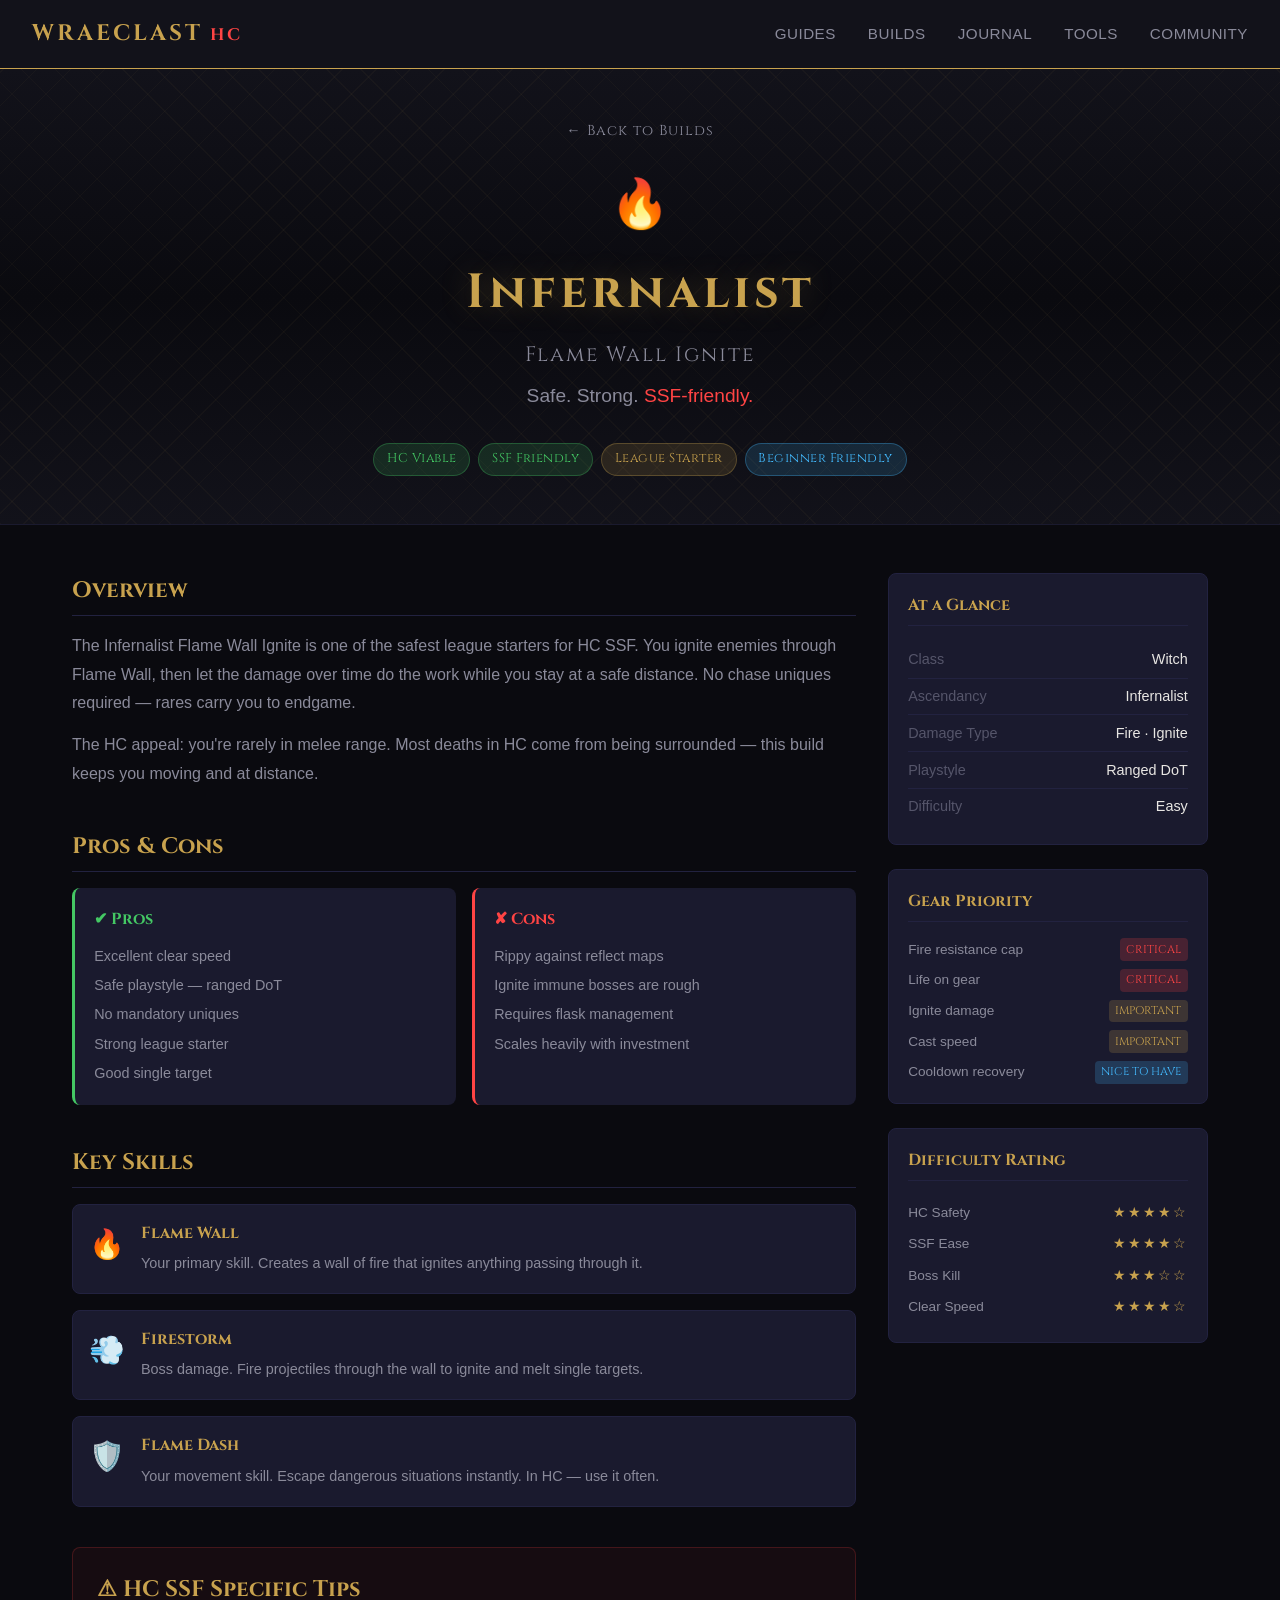
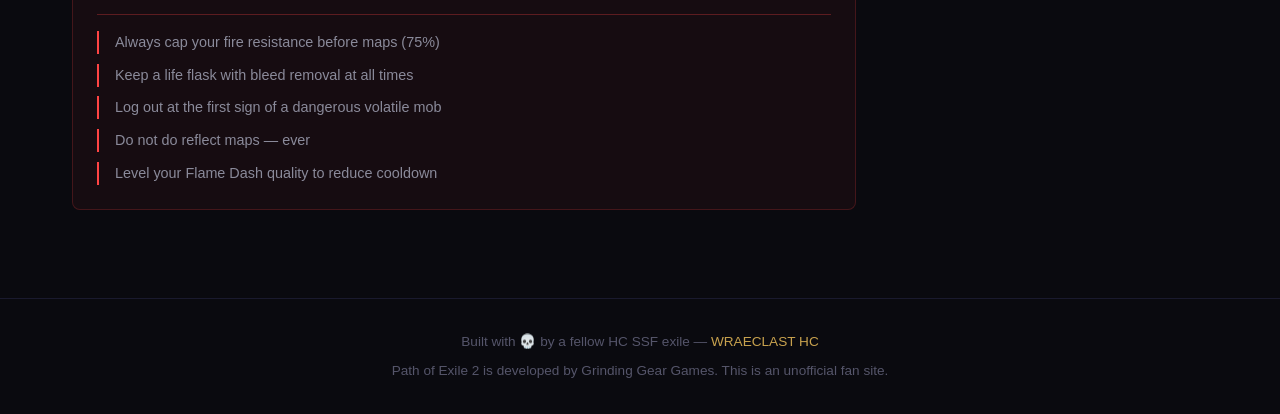
==== builds/infernalist.html @ 8e3cfc74 "Add Infernalist build detail page with sidebar layout" ====
<!DOCTYPE html>
<html lang="en">
<head>
    <meta charset="UTF-8">
    <meta name="viewport" content="width=device-width, initial-scale=1.0">
    <title>Infernalist — Flame Wall Ignite | WRAECLAST HC</title>

    <meta name="description" content="Full HC SSF build guide for the Infernalist Flame Wall Ignite. Skills, passives, gear priorities, and levelling tips.">
    <meta property="og:title" content="Infernalist — Flame Wall Ignite | WRAECLAST HC">
    <meta property="og:description" content="Safe, strong, SSF-friendly. The ultimate HC league starter.">
    <meta property="og:url" content="https://ninotsenov101.github.io/poe2-hc-ssf/builds/infernalist.html">

    <link rel="icon" href="../assets/images/favicon.svg" type="image/svg+xml">

    <!--
    Note the "../" before css/style.css
    This file is inside the builds/ folder, so we need to
    go UP one level (..) to reach the root, then into css/.
    This is called a "relative path".
    -->
    <link rel="preconnect" href="https://fonts.googleapis.com">
    <link rel="preconnect" href="https://fonts.gstatic.com" crossorigin>
    <link rel="stylesheet" href="https://fonts.googleapis.com/css2?family=Cinzel:wght@400;600;700&display=swap">
    <link rel="stylesheet" href="../css/style.css">
    <link rel="stylesheet" href="../css/build-page.css">
</head>

<body>

    <!-- ========== NAVIGATION ========== -->
    <nav>
        <a href="../index.html" class="logo">WRAECLAST<span> HC</span></a>
        <button class="nav-toggle" aria-label="Open navigation menu" aria-expanded="false">
            <span class="hamburger-icon">☰</span>
        </button>
        <ul class="nav-links">
            <li><a href="../index.html#guides">Guides</a></li>
            <li><a href="../index.html#builds">Builds</a></li>
            <li><a href="../index.html#journal">Journal</a></li>
            <li><a href="../index.html#tools">Tools</a></li>
            <li><a href="../index.html#community">Community</a></li>
        </ul>
    </nav>

    <!-- ========== BUILD HERO ========== -->
    <header class="hero build-hero">
        <div class="build-hero-content">
            <a href="../index.html#builds" class="back-link">← Back to Builds</a>
            <div class="card-icon" style="font-size: 3rem;">🔥</div>
            <h1>Infernalist</h1>
            <p class="build-subtitle">Flame Wall Ignite</p>
            <p class="tagline">Safe. Strong. <em>SSF-friendly.</em></p>
            <div class="build-badges">
                <span class="badge badge-green">HC Viable</span>
                <span class="badge badge-green">SSF Friendly</span>
                <span class="badge badge-gold">League Starter</span>
                <span class="badge badge-blue">Beginner Friendly</span>
            </div>
        </div>
    </header>

    <!-- ========== BUILD CONTENT ========== -->
    <main>
        <div class="build-layout">

            <!-- ── LEFT COLUMN: Main content ── -->
            <div class="build-main">

                <!-- Overview -->
                <section class="build-section">
                    <h2>Overview</h2>
                    <p>
                        The Infernalist Flame Wall Ignite is one of the safest league starters
                        for HC SSF. You ignite enemies through Flame Wall, then let the damage
                        over time do the work while you stay at a safe distance.
                        No chase uniques required — rares carry you to endgame.
                    </p>
                    <p>
                        The HC appeal: you're rarely in melee range. Most deaths in HC come
                        from being surrounded — this build keeps you moving and at distance.
                    </p>
                </section>

                <!-- Pros & Cons -->
                <section class="build-section">
                    <h2>Pros & Cons</h2>
                    <div class="pros-cons">
                        <div class="pros">
                            <h3>✔ Pros</h3>
                            <ul>
                                <li>Excellent clear speed</li>
                                <li>Safe playstyle — ranged DoT</li>
                                <li>No mandatory uniques</li>
                                <li>Strong league starter</li>
                                <li>Good single target</li>
                            </ul>
                        </div>
                        <div class="cons">
                            <h3>✘ Cons</h3>
                            <ul>
                                <li>Rippy against reflect maps</li>
                                <li>Ignite immune bosses are rough</li>
                                <li>Requires flask management</li>
                                <li>Scales heavily with investment</li>
                            </ul>
                        </div>
                    </div>
                </section>

                <!-- Key Skills -->
                <section class="build-section">
                    <h2>Key Skills</h2>
                    <div class="skill-list">
                        <div class="skill-item">
                            <div class="skill-icon">🔥</div>
                            <div class="skill-info">
                                <h3>Flame Wall</h3>
                                <p>Your primary skill. Creates a wall of fire that ignites anything passing through it.</p>
                            </div>
                        </div>
                        <div class="skill-item">
                            <div class="skill-icon">💨</div>
                            <div class="skill-info">
                                <h3>Firestorm</h3>
                                <p>Boss damage. Fire projectiles through the wall to ignite and melt single targets.</p>
                            </div>
                        </div>
                        <div class="skill-item">
                            <div class="skill-icon">🛡️</div>
                            <div class="skill-info">
                                <h3>Flame Dash</h3>
                                <p>Your movement skill. Escape dangerous situations instantly. In HC — use it often.</p>
                            </div>
                        </div>
                    </div>
                </section>

                <!-- HC Tips -->
                <section class="build-section hc-warning">
                    <h2>⚠ HC SSF Specific Tips</h2>
                    <ul class="tip-list">
                        <li>Always cap your fire resistance before maps (75%)</li>
                        <li>Keep a life flask with bleed removal at all times</li>
                        <li>Log out at the first sign of a dangerous volatile mob</li>
                        <li>Do not do reflect maps — ever</li>
                        <li>Level your Flame Dash quality to reduce cooldown</li>
                    </ul>
                </section>

            </div>

            <!-- ── RIGHT COLUMN: Quick reference ── -->
            <aside class="build-sidebar">

                <div class="sidebar-card">
                    <h3>At a Glance</h3>
                    <table class="stat-table">
                        <tr><td>Class</td><td>Witch</td></tr>
                        <tr><td>Ascendancy</td><td>Infernalist</td></tr>
                        <tr><td>Damage Type</td><td>Fire · Ignite</td></tr>
                        <tr><td>Playstyle</td><td>Ranged DoT</td></tr>
                        <tr><td>Difficulty</td><td>Easy</td></tr>
                    </table>
                </div>

                <div class="sidebar-card">
                    <h3>Gear Priority</h3>
                    <ol class="gear-list">
                        <li>Fire resistance cap <span class="priority high">Critical</span></li>
                        <li>Life on gear <span class="priority high">Critical</span></li>
                        <li>Ignite damage <span class="priority med">Important</span></li>
                        <li>Cast speed <span class="priority med">Important</span></li>
                        <li>Cooldown recovery <span class="priority low">Nice to have</span></li>
                    </ol>
                </div>

                <div class="sidebar-card">
                    <h3>Difficulty Rating</h3>
                    <div class="rating-row"><span>HC Safety</span><div class="stars">★★★★☆</div></div>
                    <div class="rating-row"><span>SSF Ease</span><div class="stars">★★★★☆</div></div>
                    <div class="rating-row"><span>Boss Kill</span><div class="stars">★★★☆☆</div></div>
                    <div class="rating-row"><span>Clear Speed</span><div class="stars">★★★★☆</div></div>
                </div>

            </aside>

        </div>
    </main>

    <!-- ========== FOOTER ========== -->
    <footer>
        <p>Built with 💀 by a fellow HC SSF exile — <a href="../index.html">WRAECLAST HC</a></p>
        <p style="margin-top: 0.5rem;">Path of Exile 2 is developed by Grinding Gear Games. This is an unofficial fan site.</p>
    </footer>

    <button class="scroll-top" aria-label="Scroll to top">▲</button>

    <script src="../js/main.js" defer></script>

</body>
</html>
---- css/style.css ----
/*
============================================================
STYLE.CSS — All visual design rules live here
============================================================
This file was separated from index.html on purpose.
HTML = what's on the page. CSS = how it looks.
Keeping them apart makes both files easier to read and edit.
============================================================
*/


/* ── 1. CSS VARIABLES (Custom Properties) ───────────────────
   Think of these as "named colors" we can reuse everywhere.
   If you want to change the whole site's look, just edit
   these values — everything updates automatically!
   We define them on :root so they work anywhere on the page.
─────────────────────────────────────────────────────────── */
:root {
    /* Dark, gritty base colors — inspired by Wraeclast */
    --bg-darkest: #0a0a0f;
    --bg-dark: #12121a;
    --bg-card: #1a1a2e;
    --bg-card-hover: #222240;

    /* Accent colors — a mix of PoE2 fire/ice/chaos */
    --accent-primary: #c8a24e;    /* Gold — like currency drops */
    --accent-secondary: #6e44ff;  /* Purple — like unique items */
    --accent-danger: #ff4444;     /* Red — HC death */
    --accent-ice: #44bbff;        /* Blue — cold skills */

    /* Text colors */
    --text-bright: #e8e6e3;
    --text-muted: #8a8a9a;
    --text-dim: #55556a;

    /* Spacing & sizing */
    --radius: 8px;
    --max-width: 1200px;
}


/* ── 2. CSS RESET & BASE STYLES ─────────────────────────────
   Browsers add their own default spacing and fonts.
   A "reset" removes those defaults so our design looks
   consistent across Chrome, Firefox, Safari, etc.

   *           = "select every element on the page"
   box-sizing  = padding doesn't add extra width (cleaner math)
─────────────────────────────────────────────────────────── */
*, *::before, *::after {
    margin: 0;
    padding: 0;
    box-sizing: border-box;
}

body {
    /*
    We list multiple fonts here as a "fallback chain".
    The browser tries them left to right:
      1. Cinzel        — our Google Font (loads from the web)
      2. Palatino      — a similar serif, built into most OSes
      3. serif         — whatever serif font the OS has

    For body text we still want a readable sans-serif.
    Cinzel is used only for headings (see below).
    */
    font-family: 'Segoe UI', Tahoma, Geneva, Verdana, sans-serif;
    background-color: var(--bg-darkest);
    color: var(--text-bright);
    line-height: 1.6;
    min-height: 100vh;
}

/*
We define a reusable class for the fantasy font.
Anywhere we want Cinzel, we either add this class
or reference it directly in the CSS selector.
*/
.font-cinzel,
.logo,
h1, h2, h3,
.stat-number,
.stat-label {
    font-family: 'Cinzel', Palatino, serif;
}


/* ── 3. NAVIGATION BAR ──────────────────────────────────────
   display: flex         = items sit side by side
   justify-content       = logo on left, links on right
   position: sticky      = stays at the top when you scroll
   z-index: 100          = floats above other content
─────────────────────────────────────────────────────────── */
nav {
    display: flex;
    justify-content: space-between;
    align-items: center;
    padding: 1rem 2rem;
    background-color: var(--bg-dark);
    border-bottom: 1px solid var(--accent-primary);
    position: sticky;
    top: 0;
    z-index: 100;
}

.logo {
    font-size: 1.4rem;
    font-weight: 700;
    color: var(--accent-primary);
    text-decoration: none;
    letter-spacing: 3px;      /* Cinzel looks great with wide spacing */
    text-transform: uppercase;
}

.logo span {
    color: var(--accent-danger);
    font-size: 0.75em;
}

.nav-links {
    display: flex;
    list-style: none;  /* Removes bullet points from <ul> */
    gap: 2rem;         /* Space between each link */
}

.nav-links a {
    color: var(--text-muted);
    text-decoration: none;
    font-size: 0.95rem;
    transition: color 0.3s ease;  /* Smooth color change on hover */
    text-transform: uppercase;
    letter-spacing: 0.5px;
}

.nav-links a:hover {
    color: var(--accent-primary);
}

/*
.active is a class we'll add/remove with JavaScript.
When a section is on screen, its nav link gets this class.
When you scroll away, the class is removed.

We use the same gold color as hover, plus a subtle underline
so it's distinct from just hovering.
*/
.nav-links a.active {
    color: var(--accent-primary);
    border-bottom: 2px solid var(--accent-primary);
    padding-bottom: 2px;
}


/* ── 4. HERO SECTION ────────────────────────────────────────
   The "hero" is the big banner at the top of a page.
   It's the first thing visitors see — make it count!
─────────────────────────────────────────────────────────── */
.hero {
    text-align: center;
    padding: 5rem 2rem;
    background: linear-gradient(
        180deg,
        var(--bg-dark) 0%,
        var(--bg-darkest) 50%,
        var(--bg-dark) 100%
    );
    border-bottom: 1px solid var(--bg-card);
    position: relative;  /* Required so ::before positions itself
                            relative to the hero, not the whole page */
    overflow: hidden;    /* Clips the pattern at the hero's edges */
}

/*
::before is a "ghost" layer attached to .hero.
It has no HTML — CSS creates it automatically.
We use it to hold the texture pattern so the
hero's own styles stay clean.

inset: 0 = shorthand for top: 0, right: 0, bottom: 0, left: 0
         = stretch to fill the entire hero

z-index: 0 = sits behind the hero content (which is z-index 1)

Two repeating-linear-gradients layered on top of each other
create the crosshatch — one going 45°, one going -45°.
The colour is gold at 4% opacity — barely visible but present.
That's the sweet spot for texture: felt, not seen.
*/
.hero::before {
    content: '';            /* Required — pseudo-elements need this */
    position: absolute;
    inset: 0;
    background-image:
        repeating-linear-gradient(
            45deg,
            rgba(200, 162, 78, 0.04) 0px,
            rgba(200, 162, 78, 0.04) 1px,
            transparent 1px,
            transparent 24px
        ),
        repeating-linear-gradient(
            -45deg,
            rgba(200, 162, 78, 0.04) 0px,
            rgba(200, 162, 78, 0.04) 1px,
            transparent 1px,
            transparent 24px
        );
    pointer-events: none;  /* The pattern can't accidentally
                              block clicks on buttons/links */
    z-index: 0;
}

/*
Without this, the hero text would sit BEHIND the ::before
pattern layer and disappear. z-index: 1 puts content on top.
*/
.hero > * {
    position: relative;
    z-index: 1;
}

.hero h1 {
    font-size: 3rem;
    color: var(--accent-primary);
    margin-bottom: 0.5rem;
    letter-spacing: 4px;       /* Wide spacing suits the engraved look */
    text-shadow: 0 0 30px rgba(200, 162, 78, 0.3);
}

.hero .tagline {
    font-size: 1.2rem;
    color: var(--text-muted);
    margin-bottom: 2rem;
}

.hero .tagline em {
    color: var(--accent-danger);
    font-style: normal;
}

.hero-stats {
    display: flex;
    justify-content: center;
    gap: 3rem;
    margin-top: 2rem;
}

.stat {
    text-align: center;
}

.stat-number {
    display: block;
    font-size: 2rem;
    font-weight: bold;
    color: var(--accent-primary);
}

.stat-label {
    font-size: 0.85rem;
    color: var(--text-dim);
    text-transform: uppercase;
    letter-spacing: 1px;
}


/* ── 5. CONTENT SECTIONS & CARD GRID ───────────────────────
   Cards are a very common UI pattern — each card is a
   self-contained piece of content.

   display: grid = enables grid layout
   repeat(auto-fit, minmax(300px, 1fr))
     = automatically creates columns at least 300px wide,
       and fills available space — responsive with NO media
       queries needed just for this part!
─────────────────────────────────────────────────────────── */
.section {
    max-width: var(--max-width);
    margin: 0 auto;         /* Centers the section */
    padding: 3rem 2rem;
}

.section-title {
    font-size: 1.8rem;
    color: var(--text-bright);
    margin-bottom: 0.5rem;
    position: relative;
    display: inline-block;
}

.section-title::after {
    content: '';
    display: block;
    width: 60%;
    height: 2px;
    background: var(--accent-primary);
    margin-top: 0.3rem;
}

.section-subtitle {
    color: var(--text-dim);
    margin-bottom: 2rem;
    font-size: 0.95rem;
}

.card-grid {
    display: grid;
    grid-template-columns: repeat(auto-fit, minmax(300px, 1fr));
    gap: 1.5rem;
}

.card {
    background: var(--bg-card);
    border: 1px solid var(--bg-card-hover);
    border-radius: var(--radius);
    padding: 1.5rem;
    transition: all 0.3s ease;
    cursor: pointer;
}

.card:hover {
    background: var(--bg-card-hover);
    transform: translateY(-4px);  /* Lifts a little higher than before */
    box-shadow: 0 4px 20px rgba(200, 162, 78, 0.1);
}

/*
Each card type gets its own glow colour on hover.
We target cards that CONTAIN a specific tag class.
  .card:has(.tag-guide)  = "a card that has a .tag-guide inside it"

:has() is a modern CSS selector — it lets a parent react
to what's inside it. Previously this required JavaScript!

The glow is two box-shadows layered together (comma-separated):
  1. A tight, bright inner glow
  2. A wide, soft outer glow
Together they create a realistic light bloom effect.
*/
.card:has(.tag-guide):hover {
    border-color: var(--accent-secondary);
    box-shadow:
        0 4px 15px rgba(110, 68, 255, 0.2),
        0 0  30px rgba(110, 68, 255, 0.1);
}

.card:has(.tag-build):hover {
    border-color: var(--accent-primary);
    box-shadow:
        0 4px 15px rgba(200, 162, 78, 0.25),
        0 0  30px rgba(200, 162, 78, 0.12);
}

.card:has(.tag-rip):hover {
    border-color: var(--accent-danger);
    box-shadow:
        0 4px 15px rgba(255, 68, 68, 0.2),
        0 0  30px rgba(255, 68, 68, 0.1);
}

.card:has(.tag-tool):hover {
    border-color: var(--accent-ice);
    box-shadow:
        0 4px 15px rgba(68, 187, 255, 0.2),
        0 0  30px rgba(68, 187, 255, 0.1);
}

.card-icon {
    font-size: 2rem;
    margin-bottom: 0.75rem;
}

.card h3 {
    color: var(--accent-primary);
    margin-bottom: 0.5rem;
    font-size: 1.1rem;
}

.card p {
    color: var(--text-muted);
    font-size: 0.9rem;
    line-height: 1.5;
}

.card .tag {
    display: inline-block;
    margin-top: 0.75rem;
    padding: 0.2rem 0.6rem;
    font-size: 0.75rem;
    border-radius: 4px;
    text-transform: uppercase;
    letter-spacing: 0.5px;
}

.tag-guide { background: rgba(110, 68, 255, 0.2); color: var(--accent-secondary); }
.tag-build { background: rgba(200, 162, 78, 0.2); color: var(--accent-primary); }
.tag-tool  { background: rgba(68, 187, 255, 0.2); color: var(--accent-ice); }
.tag-rip   { background: rgba(255, 68, 68, 0.2);  color: var(--accent-danger); }

/*
.card-link wraps a whole card in an <a> tag.
We reset the link's default styles so it doesn't
look like a blue underlined hyperlink.
display: block makes it fill the grid cell fully.
*/
.card-link {
    text-decoration: none;
    color: inherit;
    display: block;
}

/*
"Read build →" hint — hidden by default,
slides in from the left on hover.
*/
.card-arrow {
    display: block;
    margin-top: 0.75rem;
    font-size: 0.85rem;
    color: var(--accent-primary);
    font-family: 'Cinzel', serif;
    opacity: 0;
    transform: translateX(-6px);
    transition: opacity 0.3s ease, transform 0.3s ease;
}

.card-link:hover .card-arrow {
    opacity: 1;
    transform: translateX(0);
}


/* ── 6. FOOTER ──────────────────────────────────────────────
   Sits at the bottom. Centered, muted colors.
─────────────────────────────────────────────────────────── */
footer {
    text-align: center;
    padding: 2rem;
    border-top: 1px solid var(--bg-card);
    color: var(--text-dim);
    font-size: 0.85rem;
}

footer a {
    color: var(--accent-primary);
    text-decoration: none;
}


/* ── 7. SCROLL-TO-TOP BUTTON ────────────────────────────────
   position: fixed = stays glued to the screen corner
   even as you scroll. Coordinates are from the bottom-right.

   opacity: 0 + pointer-events: none = invisible AND
   unclickable by default. JS adds .visible to show it.

   transition animates the opacity so it fades in/out
   smoothly instead of snapping on and off.
─────────────────────────────────────────────────────────── */
.scroll-top {
    position: fixed;
    bottom: 2rem;
    right: 2rem;
    width: 44px;
    height: 44px;
    background: var(--bg-card);
    border: 1px solid var(--accent-primary);
    border-radius: var(--radius);
    color: var(--accent-primary);
    font-size: 1rem;
    font-family: 'Cinzel', serif;
    cursor: pointer;
    opacity: 0;
    pointer-events: none;        /* Can't click it when invisible */
    transition: opacity 0.3s ease, background 0.2s ease, transform 0.2s ease;
    z-index: 200;                /* Floats above everything else */
}

.scroll-top:hover {
    background: var(--bg-card-hover);
    transform: translateY(-2px);
}

/*
When JS adds the .visible class, the button fades in
and becomes clickable.
*/
.scroll-top.visible {
    opacity: 1;
    pointer-events: auto;
}


/* ── 8. HAMBURGER BUTTON ────────────────────────────────────
   The toggle button exists in the HTML at all times,
   but we HIDE it on desktop. It only appears on mobile.
─────────────────────────────────────────────────────────── */
.nav-toggle {
    display: none; /* Hidden on desktop — shown in mobile query below */
    background: none;
    border: 1px solid var(--accent-primary);
    border-radius: var(--radius);
    color: var(--accent-primary);
    font-size: 1.4rem;
    padding: 0.3rem 0.7rem;
    cursor: pointer;
    transition: background 0.2s ease;
    line-height: 1;
}

.nav-toggle:hover {
    background: rgba(200, 162, 78, 0.1);
}


/* ── 8. RESPONSIVE DESIGN ───────────────────────────────────
   @media queries let us change styles based on screen size.
   Everything inside this block ONLY applies when the screen
   is 768px wide or narrower (phones and small tablets).
─────────────────────────────────────────────────────────── */
@media (max-width: 768px) {

    /* Nav stays horizontal: logo on left, ☰ button on right */
    nav {
        flex-wrap: wrap; /* Allows the link list to drop below */
    }

    /* Show the hamburger button on mobile */
    .nav-toggle {
        display: block;
    }

    /*
    Hide the nav links by default on mobile.
    We use max-height instead of display:none because
    CSS transitions can animate max-height (smooth slide),
    but cannot animate display:none (instant snap).
    */
    .nav-links {
        display: flex;
        flex-direction: column;
        gap: 0;
        width: 100%;
        max-height: 0;           /* Collapsed — takes up no space */
        overflow: hidden;
        transition: max-height 0.3s ease;
    }

    .nav-links a {
        padding: 0.75rem 0;
        border-bottom: 1px solid var(--bg-card);
        display: block;
    }

    /*
    When the <nav> has the class "nav-open" (added by JS),
    expand the link list by setting a large max-height.
    The browser animates between 0 and this value — smooth!
    */
    nav.nav-open .nav-links {
        max-height: 400px;       /* Tall enough to show all links */
    }

    /* Shrink the hero title on small screens */
    .hero h1 {
        font-size: 2rem;
        letter-spacing: 2px;
    }

    .hero-stats {
        flex-direction: column;
        gap: 1.5rem;
    }

    .card-grid {
        grid-template-columns: 1fr;
    }
}
---- css/build-page.css ----
/*
============================================================
BUILD-PAGE.CSS — Styles specific to build detail pages
============================================================
We keep these separate from style.css because they only
apply to build pages, not the home page. Loading only
what you need is good practice.
============================================================
*/


/* ── BACK LINK ──────────────────────────────────────────────── */
.back-link {
    display: inline-block;
    color: var(--text-muted);
    text-decoration: none;
    font-size: 0.9rem;
    margin-bottom: 1.5rem;
    transition: color 0.2s ease;
    font-family: 'Cinzel', serif;
    letter-spacing: 1px;
}

.back-link:hover {
    color: var(--accent-primary);
}


/* ── BUILD HERO ─────────────────────────────────────────────── */
.build-hero {
    padding: 3rem 2rem;
}

.build-hero-content {
    max-width: 700px;
    margin: 0 auto;
}

.build-subtitle {
    font-family: 'Cinzel', serif;
    font-size: 1.3rem;
    color: var(--text-muted);
    margin-bottom: 0.5rem;
    letter-spacing: 2px;
}

/* Badges row — coloured pills showing build properties */
.build-badges {
    display: flex;
    flex-wrap: wrap;
    justify-content: center;
    gap: 0.5rem;
    margin-top: 1.5rem;
}

.badge {
    padding: 0.3rem 0.8rem;
    border-radius: 20px;
    font-size: 0.8rem;
    font-family: 'Cinzel', serif;
    letter-spacing: 0.5px;
    border: 1px solid transparent;
}

.badge-green { background: rgba(68, 200, 100, 0.15); color: #44c864; border-color: rgba(68, 200, 100, 0.3); }
.badge-gold  { background: rgba(200, 162, 78, 0.15); color: var(--accent-primary); border-color: rgba(200, 162, 78, 0.3); }
.badge-blue  { background: rgba(68, 187, 255, 0.15); color: var(--accent-ice); border-color: rgba(68, 187, 255, 0.3); }


/* ── PAGE LAYOUT ────────────────────────────────────────────── */
/*
Two-column layout: main content on the left,
quick-reference sidebar on the right.

On mobile (see bottom) it stacks into one column.
*/
.build-layout {
    display: grid;
    grid-template-columns: 1fr 320px;
    gap: 2rem;
    max-width: var(--max-width);
    margin: 0 auto;
    padding: 3rem 2rem;
    align-items: start;
}


/* ── BUILD SECTIONS (left column) ───────────────────────────── */
.build-section {
    margin-bottom: 2.5rem;
}

.build-section h2 {
    font-size: 1.4rem;
    color: var(--accent-primary);
    margin-bottom: 1rem;
    padding-bottom: 0.4rem;
    border-bottom: 1px solid var(--bg-card-hover);
}

.build-section p {
    color: var(--text-muted);
    line-height: 1.8;
    margin-bottom: 0.8rem;
}


/* ── PROS & CONS ────────────────────────────────────────────── */
.pros-cons {
    display: grid;
    grid-template-columns: 1fr 1fr;
    gap: 1rem;
}

.pros, .cons {
    background: var(--bg-card);
    border-radius: var(--radius);
    padding: 1.2rem;
}

.pros { border-left: 3px solid #44c864; }
.cons { border-left: 3px solid var(--accent-danger); }

.pros h3 { color: #44c864; margin-bottom: 0.75rem; font-size: 1rem; }
.cons h3 { color: var(--accent-danger); margin-bottom: 0.75rem; font-size: 1rem; }

.pros ul, .cons ul {
    list-style: none;
    display: flex;
    flex-direction: column;
    gap: 0.4rem;
}

.pros ul li, .cons ul li {
    color: var(--text-muted);
    font-size: 0.9rem;
}


/* ── SKILL LIST ─────────────────────────────────────────────── */
.skill-list {
    display: flex;
    flex-direction: column;
    gap: 1rem;
}

.skill-item {
    display: flex;
    gap: 1rem;
    align-items: flex-start;
    background: var(--bg-card);
    border-radius: var(--radius);
    padding: 1rem;
    border: 1px solid var(--bg-card-hover);
}

.skill-icon { font-size: 1.8rem; flex-shrink: 0; }

.skill-info h3 {
    color: var(--accent-primary);
    margin-bottom: 0.3rem;
    font-size: 1rem;
}

.skill-info p {
    color: var(--text-muted);
    font-size: 0.9rem;
    margin: 0;
}


/* ── HC WARNING BOX ─────────────────────────────────────────── */
.hc-warning {
    background: rgba(255, 68, 68, 0.05);
    border: 1px solid rgba(255, 68, 68, 0.2);
    border-radius: var(--radius);
    padding: 1.5rem;
}

.hc-warning h2 { border-color: rgba(255, 68, 68, 0.3); }

.tip-list {
    list-style: none;
    display: flex;
    flex-direction: column;
    gap: 0.6rem;
}

.tip-list li {
    color: var(--text-muted);
    font-size: 0.9rem;
    padding-left: 1rem;
    border-left: 2px solid var(--accent-danger);
}


/* ── SIDEBAR ────────────────────────────────────────────────── */
/*
position: sticky keeps the sidebar visible as you scroll
the main content. It stays in view until you reach the
bottom of the layout.
*/
.build-sidebar {
    display: flex;
    flex-direction: column;
    gap: 1.5rem;
    position: sticky;
    top: 80px;  /* 80px = height of the nav bar */
}

.sidebar-card {
    background: var(--bg-card);
    border: 1px solid var(--bg-card-hover);
    border-radius: var(--radius);
    padding: 1.2rem;
}

.sidebar-card h3 {
    color: var(--accent-primary);
    margin-bottom: 1rem;
    font-size: 1rem;
    padding-bottom: 0.4rem;
    border-bottom: 1px solid var(--bg-card-hover);
}

/* Stat table in the "At a Glance" sidebar card */
.stat-table {
    width: 100%;
    border-collapse: collapse;
    font-size: 0.9rem;
}

.stat-table td {
    padding: 0.4rem 0;
    border-bottom: 1px solid var(--bg-card-hover);
}

.stat-table td:first-child { color: var(--text-dim); }
.stat-table td:last-child  { color: var(--text-bright); text-align: right; }
.stat-table tr:last-child td { border-bottom: none; }

/* Gear priority list */
.gear-list {
    list-style: none;
    display: flex;
    flex-direction: column;
    gap: 0.5rem;
}

.gear-list li {
    display: flex;
    justify-content: space-between;
    align-items: center;
    color: var(--text-muted);
    font-size: 0.85rem;
}

.priority {
    font-size: 0.7rem;
    padding: 0.15rem 0.4rem;
    border-radius: 4px;
    text-transform: uppercase;
    font-family: 'Cinzel', serif;
}

.priority.high { background: rgba(255, 68, 68, 0.2); color: var(--accent-danger); }
.priority.med  { background: rgba(200, 162, 78, 0.2); color: var(--accent-primary); }
.priority.low  { background: rgba(68, 187, 255, 0.2); color: var(--accent-ice); }

/* Star ratings */
.rating-row {
    display: flex;
    justify-content: space-between;
    align-items: center;
    padding: 0.3rem 0;
    font-size: 0.85rem;
    color: var(--text-muted);
}

.stars { color: var(--accent-primary); letter-spacing: 2px; }


/* ── MOBILE ─────────────────────────────────────────────────── */
@media (max-width: 768px) {
    .build-layout {
        grid-template-columns: 1fr;  /* Stack into one column */
    }

    .build-sidebar {
        position: static;  /* Remove sticky on mobile */
    }

    .pros-cons {
        grid-template-columns: 1fr;  /* Stack pros/cons too */
    }
}
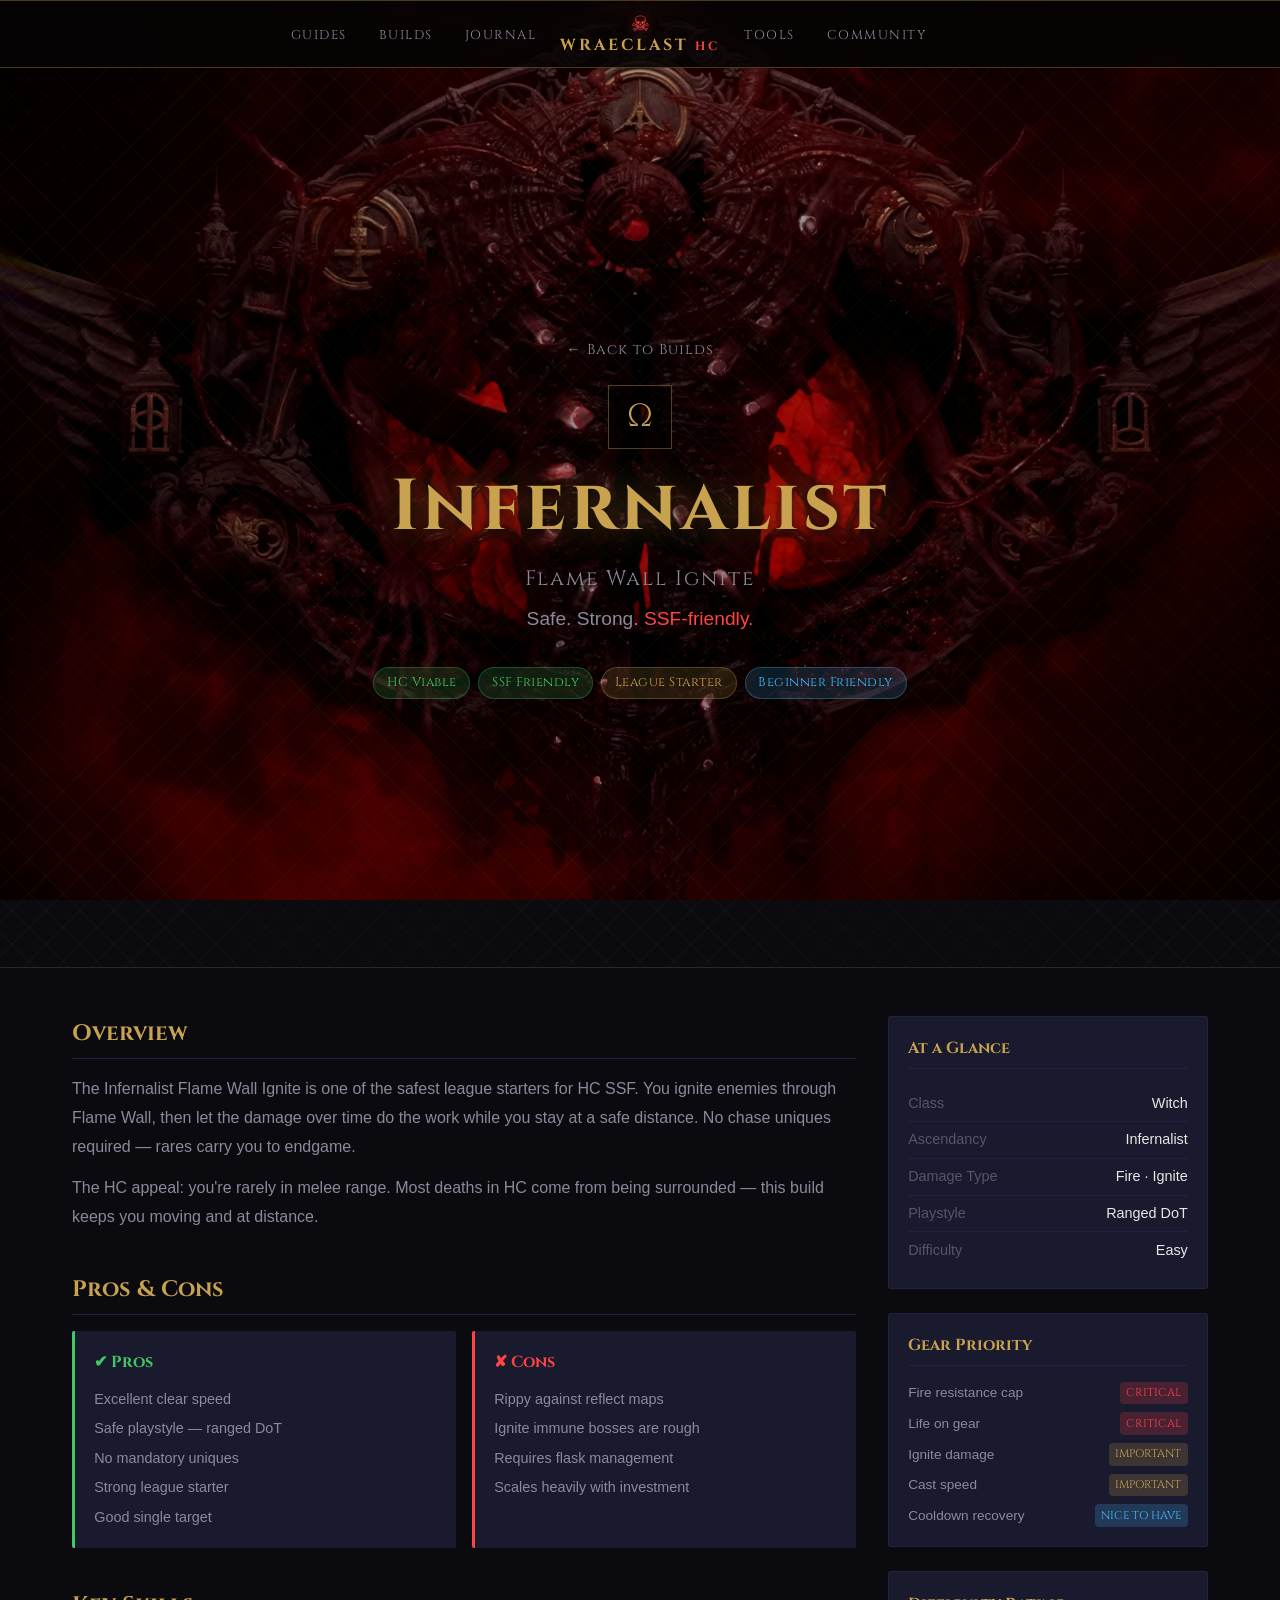
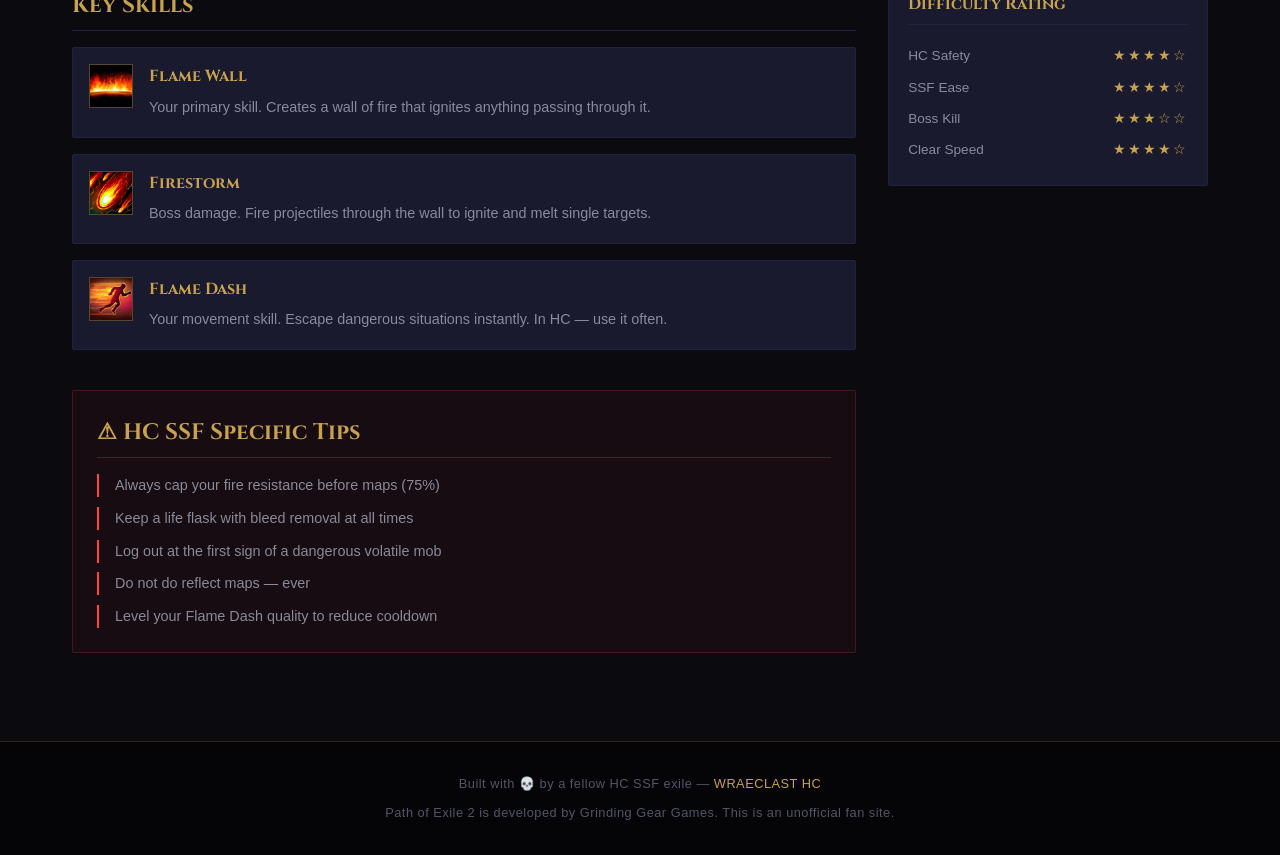
==== commit d29c8ef7: "Add Blood Mage build, real skill icons, and GGG-style visual overhaul - Add builds/bloodmage.html — " ====
--- a/builds/infernalist.html
+++ b/builds/infernalist.html
@@ -29,14 +29,22 @@
 
     <!-- ========== NAVIGATION ========== -->
     <nav>
-        <a href="../index.html" class="logo">WRAECLAST<span> HC</span></a>
         <button class="nav-toggle" aria-label="Open navigation menu" aria-expanded="false">
             <span class="hamburger-icon">☰</span>
         </button>
-        <ul class="nav-links">
+
+        <ul class="nav-links nav-left">
             <li><a href="../index.html#guides">Guides</a></li>
             <li><a href="../index.html#builds">Builds</a></li>
             <li><a href="../index.html#journal">Journal</a></li>
+        </ul>
+
+        <a href="../index.html" class="logo">
+            <span class="logo-skull">☠</span>
+            <span class="logo-text">WRAECLAST<em> HC</em></span>
+        </a>
+
+        <ul class="nav-links nav-right">
             <li><a href="../index.html#tools">Tools</a></li>
             <li><a href="../index.html#community">Community</a></li>
         </ul>
@@ -46,7 +54,7 @@
     <header class="hero build-hero">
         <div class="build-hero-content">
             <a href="../index.html#builds" class="back-link">← Back to Builds</a>
-            <div class="card-icon" style="font-size: 3rem;">🔥</div>
+            <div class="card-icon" style="width: 64px; height: 64px; font-size: 2rem; margin: 0 auto 1rem;">Ω</div>
             <h1>Infernalist</h1>
             <p class="build-subtitle">Flame Wall Ignite</p>
             <p class="tagline">Safe. Strong. <em>SSF-friendly.</em></p>
@@ -112,21 +120,21 @@
                     <h2>Key Skills</h2>
                     <div class="skill-list">
                         <div class="skill-item">
-                            <div class="skill-icon">🔥</div>
+                            <div class="skill-icon"><img src="../assets/images/skills/Flame_Wall.png" alt="Flame Wall"></div>
                             <div class="skill-info">
                                 <h3>Flame Wall</h3>
                                 <p>Your primary skill. Creates a wall of fire that ignites anything passing through it.</p>
                             </div>
                         </div>
                         <div class="skill-item">
-                            <div class="skill-icon">💨</div>
+                            <div class="skill-icon"><img src="../assets/images/skills/Firestorm.png" alt="Firestorm"></div>
                             <div class="skill-info">
                                 <h3>Firestorm</h3>
                                 <p>Boss damage. Fire projectiles through the wall to ignite and melt single targets.</p>
                             </div>
                         </div>
                         <div class="skill-item">
-                            <div class="skill-icon">🛡️</div>
+                            <div class="skill-icon"><img src="../assets/images/skills/Flame_Dash.png" alt="Flame Dash"></div>
                             <div class="skill-info">
                                 <h3>Flame Dash</h3>
                                 <p>Your movement skill. Escape dangerous situations instantly. In HC — use it often.</p>
--- a/css/style.css
+++ b/css/style.css
@@ -34,7 +34,7 @@
     --text-dim: #55556a;
 
     /* Spacing & sizing */
-    --radius: 8px;
+    --radius: 2px;       /* GGG uses sharp, angular corners — not rounded */
     --max-width: 1200px;
 }
 
@@ -65,11 +65,33 @@
     Cinzel is used only for headings (see below).
     */
     font-family: 'Segoe UI', Tahoma, Geneva, Verdana, sans-serif;
-    background-color: var(--bg-darkest);
     color: var(--text-bright);
     line-height: 1.6;
     min-height: 100vh;
-}
+
+    background-color: var(--bg-darkest); /* fallback if image hasn't loaded */
+}
+
+/*
+position: fixed on ::before means it covers exactly the viewport —
+not the full page height. So background-size: cover scales to the
+screen size, not the page size. Sharp image, no zoom-out problem.
+z-index: -1 puts it behind everything else on the page.
+*/
+html::before {
+    content: '';
+    position: fixed;
+    inset: 0;
+    background-image:
+        linear-gradient(rgba(10, 10, 15, 0.45), rgba(10, 10, 15, 0.45)),
+        url('../assets/images/hero-bg.jpg');
+    background-size: auto;
+    background-position: center center;
+    background-repeat: no-repeat;
+    filter: contrast(1.15) brightness(1.05);
+    z-index: -1;
+}
+
 
 /*
 We define a reusable class for the fantasy font.
@@ -86,67 +108,89 @@
 
 
 /* ── 3. NAVIGATION BAR ──────────────────────────────────────
-   display: flex         = items sit side by side
-   justify-content       = logo on left, links on right
-   position: sticky      = stays at the top when you scroll
-   z-index: 100          = floats above other content
+   display: grid with 3 columns:
+     nav-left  (1fr) = takes equal share of available space
+     .logo     (auto) = sized to its content, always centered
+     nav-right (1fr) = takes equal share of available space
+   This keeps the logo perfectly centered no matter how many
+   links are on each side.
 ─────────────────────────────────────────────────────────── */
 nav {
-    display: flex;
-    justify-content: space-between;
+    display: grid;
+    grid-template-columns: 1fr auto 1fr;
     align-items: center;
-    padding: 1rem 2rem;
-    background-color: var(--bg-dark);
-    border-bottom: 1px solid var(--accent-primary);
+    padding: 0 2rem;
+    min-height: 68px;
+    background: rgba(6, 4, 4, 0.88);
+    backdrop-filter: blur(14px);
+    -webkit-backdrop-filter: blur(14px);
+    border-top: 1px solid rgba(200, 162, 78, 0.35);
+    border-bottom: 1px solid rgba(200, 162, 78, 0.35);
     position: sticky;
     top: 0;
     z-index: 100;
 }
 
+/* The centered logo — skull above, text below */
 .logo {
-    font-size: 1.4rem;
+    display: flex;
+    flex-direction: column;
+    align-items: center;
+    text-decoration: none;
+    padding: 0.4rem 1.5rem;
+    line-height: 1;
+}
+
+.logo-skull {
+    font-size: 1.3rem;
+    color: var(--accent-danger);
+    display: block;
+    margin-bottom: 0.1rem;
+    filter: drop-shadow(0 0 6px rgba(255, 68, 68, 0.6));
+}
+
+.logo-text {
+    font-family: 'Cinzel', serif;
+    font-size: 1rem;
     font-weight: 700;
     color: var(--accent-primary);
-    text-decoration: none;
-    letter-spacing: 3px;      /* Cinzel looks great with wide spacing */
+    letter-spacing: 3px;
     text-transform: uppercase;
 }
 
-.logo span {
+.logo-text em {
     color: var(--accent-danger);
+    font-style: normal;
     font-size: 0.75em;
 }
 
+/* Left links: flex from the right edge toward center */
 .nav-links {
     display: flex;
-    list-style: none;  /* Removes bullet points from <ul> */
-    gap: 2rem;         /* Space between each link */
-}
+    list-style: none;
+    gap: 2rem;
+    align-items: center;
+}
+
+.nav-left  { justify-content: flex-end; }
+.nav-right { justify-content: flex-start; }
 
 .nav-links a {
     color: var(--text-muted);
     text-decoration: none;
-    font-size: 0.95rem;
-    transition: color 0.3s ease;  /* Smooth color change on hover */
+    font-family: 'Cinzel', serif;
+    font-size: 0.8rem;
+    letter-spacing: 1.5px;
     text-transform: uppercase;
-    letter-spacing: 0.5px;
-}
-
-.nav-links a:hover {
-    color: var(--accent-primary);
-}
-
-/*
-.active is a class we'll add/remove with JavaScript.
-When a section is on screen, its nav link gets this class.
-When you scroll away, the class is removed.
-
-We use the same gold color as hover, plus a subtle underline
-so it's distinct from just hovering.
-*/
+    transition: color 0.25s ease;
+    white-space: nowrap;
+}
+
+.nav-links a:hover { color: var(--accent-primary); }
+
 .nav-links a.active {
     color: var(--accent-primary);
-    border-bottom: 2px solid var(--accent-primary);
+    border-bottom: 1px solid var(--accent-primary);
     padding-bottom: 2px;
 }
 
@@ -157,17 +201,98 @@
 ─────────────────────────────────────────────────────────── */
 .hero {
     text-align: center;
-    padding: 5rem 2rem;
+    min-height: 100vh;          /* fills the full screen height */
+    display: flex;
+    flex-direction: column;
+    align-items: center;
+    justify-content: center;    /* content sits in the true middle */
+    padding: 6rem 2rem 4rem;
+    background: transparent;
+    border-bottom: 1px solid rgba(200, 162, 78, 0.2);
+    position: relative;
+    overflow: hidden;
+}
+
+.hero-eyebrow {
+    font-family: 'Cinzel', serif;
+    font-size: 0.8rem;
+    letter-spacing: 5px;
+    text-transform: uppercase;
+    color: var(--accent-primary);
+    opacity: 0.7;
+    margin-bottom: 1.2rem;
+}
+
+.hero-sub {
+    display: block;
+    font-size: 0.55em;
+    letter-spacing: 6px;
+    color: var(--text-muted);
+    margin-top: 0.4rem;
+}
+
+/* Two CTA buttons side by side */
+.hero-actions {
+    display: flex;
+    gap: 1rem;
+    justify-content: center;
+    flex-wrap: wrap;
+    margin: 2rem 0;
+}
+
+/*
+GGG-style buttons:
+  - No border-radius — square corners
+  - Primary uses a warm gold gradient fill, not just a tint
+  - Secondary is outlined, no fill
+  - Hover adds a glow, no bouncy translateY — feels weightier
+*/
+.hero-btn {
+    font-family: 'Cinzel', serif;
+    font-size: 0.85rem;
+    letter-spacing: 3px;
+    text-transform: uppercase;
+    text-decoration: none;
+    padding: 0.9rem 2.4rem;
+    border-radius: 0;               /* sharp corners */
+    transition: all 0.2s ease;
+    display: inline-block;
+}
+
+.hero-btn-primary {
     background: linear-gradient(
-        180deg,
-        var(--bg-dark) 0%,
-        var(--bg-darkest) 50%,
-        var(--bg-dark) 100%
+        to bottom,
+        rgba(200, 162, 78, 0.35),
+        rgba(160, 120, 30, 0.35)
     );
-    border-bottom: 1px solid var(--bg-card);
-    position: relative;  /* Required so ::before positions itself
-                            relative to the hero, not the whole page */
-    overflow: hidden;    /* Clips the pattern at the hero's edges */
+    border: 1px solid var(--accent-primary);
+    color: var(--accent-primary);
+    box-shadow: inset 0 1px 0 rgba(255, 220, 120, 0.15);
+}
+
+.hero-btn-primary:hover {
+    background: linear-gradient(
+        to bottom,
+        rgba(200, 162, 78, 0.5),
+        rgba(160, 120, 30, 0.5)
+    );
+    box-shadow:
+        inset 0 1px 0 rgba(255, 220, 120, 0.2),
+        0 0 20px rgba(200, 162, 78, 0.3);
+    color: #f0d070;
+}
+
+.hero-btn-secondary {
+    background: rgba(8, 6, 10, 0.7);
+    border: 1px solid rgba(255, 68, 68, 0.5);
+    color: rgba(255, 68, 68, 0.85);
+}
+
+.hero-btn-secondary:hover {
+    border-color: var(--accent-danger);
+    color: var(--accent-danger);
+    box-shadow: 0 0 16px rgba(255, 68, 68, 0.2);
+    background: rgba(20, 6, 6, 0.8);
 }
 
 /*
@@ -220,11 +345,14 @@
 }
 
 .hero h1 {
-    font-size: 3rem;
-    color: var(--accent-primary);
-    margin-bottom: 0.5rem;
-    letter-spacing: 4px;       /* Wide spacing suits the engraved look */
-    text-shadow: 0 0 30px rgba(200, 162, 78, 0.3);
+    font-size: clamp(2.2rem, 6vw, 4.5rem);
+    color: var(--accent-primary);
+    margin-bottom: 0.75rem;
+    letter-spacing: 4px;
+    line-height: 1.2;
+    text-shadow:
+        0 0 40px rgba(200, 162, 78, 0.4),
+        0 2px 8px rgba(0, 0, 0, 0.8);
 }
 
 .hero .tagline {
@@ -238,29 +366,44 @@
     font-style: normal;
 }
 
+/*
+Stats row: each stat block gets a thin gold left border —
+like currency/item tooltips in PoE. Dividers between them
+use a pseudo-element vertical line.
+*/
 .hero-stats {
     display: flex;
     justify-content: center;
-    gap: 3rem;
-    margin-top: 2rem;
+    gap: 0;
+    margin-top: 2.5rem;
+    border: 1px solid rgba(200, 162, 78, 0.2);
 }
 
 .stat {
     text-align: center;
+    padding: 1rem 2.5rem;
+    border-right: 1px solid rgba(200, 162, 78, 0.2);
+}
+
+.stat:last-child {
+    border-right: none;
 }
 
 .stat-number {
     display: block;
-    font-size: 2rem;
-    font-weight: bold;
-    color: var(--accent-primary);
+    font-size: 1.8rem;
+    font-weight: 700;
+    color: var(--accent-primary);
+    text-shadow: 0 0 20px rgba(200, 162, 78, 0.4);
 }
 
 .stat-label {
-    font-size: 0.85rem;
+    font-size: 0.7rem;
     color: var(--text-dim);
     text-transform: uppercase;
-    letter-spacing: 1px;
+    letter-spacing: 2px;
+    margin-top: 0.2rem;
+    display: block;
 }
 
 
@@ -280,27 +423,39 @@
     padding: 3rem 2rem;
 }
 
+/*
+GGG-style section header: title in gold, full-width ornate
+separator line underneath. The gradient fades to transparent
+on the right, giving it a dramatic "sword slash" look.
+*/
 .section-title {
-    font-size: 1.8rem;
-    color: var(--text-bright);
-    margin-bottom: 0.5rem;
+    font-size: 1.6rem;
+    color: var(--accent-primary);
+    margin-bottom: 1.5rem;
+    letter-spacing: 4px;
+    text-transform: uppercase;
+    display: block;
+    padding-bottom: 0.85rem;
+    border-bottom: 1px solid rgba(200, 162, 78, 0.35);
     position: relative;
-    display: inline-block;
-}
-
+}
+
+/* Short thick gold bar — like a GGG accent mark */
 .section-title::after {
     content: '';
-    display: block;
-    width: 60%;
+    position: absolute;
+    bottom: -1px;
+    left: 0;
+    width: 60px;
     height: 2px;
     background: var(--accent-primary);
-    margin-top: 0.3rem;
 }
 
 .section-subtitle {
     color: var(--text-dim);
     margin-bottom: 2rem;
-    font-size: 0.95rem;
+    font-size: 0.9rem;
+    letter-spacing: 1px;
 }
 
 .card-grid {
@@ -309,19 +464,63 @@
     gap: 1.5rem;
 }
 
+/*
+GGG panel style:
+  - Very dark, nearly opaque interior — like a stone panel
+  - Visible gold border instead of the nearly-invisible white one
+  - Sharp corners (--radius: 2px)
+  - Corner marks via ::before — small L-shapes in each corner,
+    a common motif in PoE UI panels
+  - No blur — GGG panels feel solid, not glassy
+*/
 .card {
-    background: var(--bg-card);
-    border: 1px solid var(--bg-card-hover);
+    background: rgba(6, 5, 10, 0.85);
+    border: 1px solid rgba(200, 162, 78, 0.3);
     border-radius: var(--radius);
-    padding: 1.5rem;
+    padding: 1.75rem 1.5rem;
     transition: all 0.3s ease;
     cursor: pointer;
+    position: relative;
+}
+
+/*
+Corner accent marks — the small L-shaped gold corners you see
+on PoE panels and tooltips. We draw them by giving ::before
+a border on only two sides, then position it in the top-left.
+We reuse the same trick with ::after for the bottom-right.
+*/
+.card::before,
+.card::after {
+    content: '';
+    position: absolute;
+    width: 10px;
+    height: 10px;
+    border-color: rgba(200, 162, 78, 0.6);
+    border-style: solid;
+    pointer-events: none;
+    transition: border-color 0.3s ease;
+}
+
+.card::before {
+    top: 4px; left: 4px;
+    border-width: 1px 0 0 1px; /* top + left edges only */
+}
+
+.card::after {
+    bottom: 4px; right: 4px;
+    border-width: 0 1px 1px 0; /* bottom + right edges only */
 }
 
 .card:hover {
-    background: var(--bg-card-hover);
-    transform: translateY(-4px);  /* Lifts a little higher than before */
+    background: rgba(12, 10, 20, 0.92);
+    transform: translateY(-4px);
     box-shadow: 0 4px 20px rgba(200, 162, 78, 0.1);
+    border-color: rgba(200, 162, 78, 0.55);
+}
+
+.card:hover::before,
+.card:hover::after {
+    border-color: rgba(200, 162, 78, 0.9);
 }
 
 /*
@@ -338,64 +537,151 @@
 Together they create a realistic light bloom effect.
 */
 .card:has(.tag-guide):hover {
-    border-color: var(--accent-secondary);
-    box-shadow:
-        0 4px 15px rgba(110, 68, 255, 0.2),
-        0 0  30px rgba(110, 68, 255, 0.1);
+    border-color: rgba(110, 68, 255, 0.6);
+    box-shadow: 0 4px 20px rgba(110, 68, 255, 0.15);
+}
+.card:has(.tag-guide):hover::before,
+.card:has(.tag-guide):hover::after {
+    border-color: rgba(110, 68, 255, 0.8);
 }
 
 .card:has(.tag-build):hover {
-    border-color: var(--accent-primary);
-    box-shadow:
-        0 4px 15px rgba(200, 162, 78, 0.25),
-        0 0  30px rgba(200, 162, 78, 0.12);
+    border-color: rgba(200, 162, 78, 0.6);
+    box-shadow: 0 4px 20px rgba(200, 162, 78, 0.18);
+}
+.card:has(.tag-build):hover::before,
+.card:has(.tag-build):hover::after {
+    border-color: rgba(200, 162, 78, 0.95);
 }
 
 .card:has(.tag-rip):hover {
-    border-color: var(--accent-danger);
-    box-shadow:
-        0 4px 15px rgba(255, 68, 68, 0.2),
-        0 0  30px rgba(255, 68, 68, 0.1);
+    border-color: rgba(255, 68, 68, 0.6);
+    box-shadow: 0 4px 20px rgba(255, 68, 68, 0.15);
+}
+.card:has(.tag-rip):hover::before,
+.card:has(.tag-rip):hover::after {
+    border-color: rgba(255, 68, 68, 0.8);
 }
 
 .card:has(.tag-tool):hover {
-    border-color: var(--accent-ice);
-    box-shadow:
-        0 4px 15px rgba(68, 187, 255, 0.2),
-        0 0  30px rgba(68, 187, 255, 0.1);
-}
-
+    border-color: rgba(68, 187, 255, 0.6);
+    box-shadow: 0 4px 20px rgba(68, 187, 255, 0.15);
+}
+.card:has(.tag-tool):hover::before,
+.card:has(.tag-tool):hover::after {
+    border-color: rgba(68, 187, 255, 0.8);
+}
+
+/*
+GEM SOCKET ICONS
+─────────────────────────────────────────────────────────
+Instead of big casual emoji, each icon is now a small square
+"gem socket" — like the skill gem slots in the PoE UI.
+
+How it works:
+  - Fixed width/height square, always the same size
+  - Dark background + colored border = the socket frame
+  - Unicode symbol inside (Σ, ✦, ✠ etc.) in Cinzel font
+  - Color changes per card type using :has() below
+─────────────────────────────────────────────────────────
+*/
 .card-icon {
-    font-size: 2rem;
-    margin-bottom: 0.75rem;
+    width: 44px;
+    height: 44px;
+    display: flex;
+    align-items: center;
+    justify-content: center;
+    border: 1px solid rgba(200, 162, 78, 0.4);
+    background: rgba(0, 0, 0, 0.55);
+    font-size: 1.15rem;
+    margin-bottom: 1rem;
+    font-family: 'Cinzel', serif;
+    font-style: normal;
+    color: var(--accent-primary);
+    line-height: 1;
+    transition: box-shadow 0.3s ease, border-color 0.3s ease;
+    flex-shrink: 0;
+}
+
+/* Each card type colors its socket differently */
+.card:has(.tag-guide) .card-icon {
+    border-color: rgba(110, 68, 255, 0.5);
+    color: var(--accent-secondary);
+}
+
+.card:has(.tag-build) .card-icon {
+    border-color: rgba(200, 162, 78, 0.5);
+    color: var(--accent-primary);
+}
+
+.card:has(.tag-rip) .card-icon {
+    border-color: rgba(255, 68, 68, 0.5);
+    color: var(--accent-danger);
+}
+
+.card:has(.tag-tool) .card-icon {
+    border-color: rgba(68, 187, 255, 0.5);
+    color: var(--accent-ice);
+}
+
+/* On hover, the socket glows to match the card border */
+.card:has(.tag-guide):hover .card-icon {
+    border-color: rgba(110, 68, 255, 0.8);
+    box-shadow: 0 0 10px rgba(110, 68, 255, 0.3);
+}
+
+.card:has(.tag-build):hover .card-icon {
+    border-color: rgba(200, 162, 78, 0.9);
+    box-shadow: 0 0 10px rgba(200, 162, 78, 0.3);
+}
+
+.card:has(.tag-rip):hover .card-icon {
+    border-color: rgba(255, 68, 68, 0.8);
+    box-shadow: 0 0 10px rgba(255, 68, 68, 0.3);
+}
+
+.card:has(.tag-tool):hover .card-icon {
+    border-color: rgba(68, 187, 255, 0.8);
+    box-shadow: 0 0 10px rgba(68, 187, 255, 0.3);
 }
 
 .card h3 {
     color: var(--accent-primary);
-    margin-bottom: 0.5rem;
-    font-size: 1.1rem;
+    margin-bottom: 0.6rem;
+    font-size: 1rem;
+    letter-spacing: 2px;
+    text-transform: uppercase;
+    border-bottom: 1px solid rgba(200, 162, 78, 0.2);
+    padding-bottom: 0.5rem;
 }
 
 .card p {
     color: var(--text-muted);
-    font-size: 0.9rem;
-    line-height: 1.5;
-}
-
+    font-size: 0.88rem;
+    line-height: 1.65;
+}
+
+/*
+Tags: no border-radius at all in GGG style.
+Sharp rectangle with a left border accent instead of
+a rounded pill — feels more like a UI badge.
+*/
 .card .tag {
     display: inline-block;
-    margin-top: 0.75rem;
-    padding: 0.2rem 0.6rem;
-    font-size: 0.75rem;
-    border-radius: 4px;
+    margin-top: 0.85rem;
+    padding: 0.15rem 0.55rem;
+    font-size: 0.7rem;
+    border-radius: 0;
+    border-left: 2px solid currentColor;
     text-transform: uppercase;
-    letter-spacing: 0.5px;
-}
-
-.tag-guide { background: rgba(110, 68, 255, 0.2); color: var(--accent-secondary); }
-.tag-build { background: rgba(200, 162, 78, 0.2); color: var(--accent-primary); }
-.tag-tool  { background: rgba(68, 187, 255, 0.2); color: var(--accent-ice); }
-.tag-rip   { background: rgba(255, 68, 68, 0.2);  color: var(--accent-danger); }
+    letter-spacing: 1.5px;
+    font-family: 'Cinzel', serif;
+}
+
+.tag-guide { background: rgba(110, 68, 255, 0.12); color: var(--accent-secondary); }
+.tag-build { background: rgba(200, 162, 78, 0.12); color: var(--accent-primary); }
+.tag-tool  { background: rgba(68, 187, 255, 0.12); color: var(--accent-ice); }
+.tag-rip   { background: rgba(255, 68, 68, 0.12);  color: var(--accent-danger); }
 
 /*
 .card-link wraps a whole card in an <a> tag.
@@ -403,10 +689,10 @@
 look like a blue underlined hyperlink.
 display: block makes it fill the grid cell fully.
 */
-.card-link {
+.card-link,
+.card-link * {
     text-decoration: none;
     color: inherit;
-    display: block;
 }
 
 /*
@@ -436,9 +722,11 @@
 footer {
     text-align: center;
     padding: 2rem;
-    border-top: 1px solid var(--bg-card);
+    border-top: 1px solid rgba(200, 162, 78, 0.2);
     color: var(--text-dim);
-    font-size: 0.85rem;
+    font-size: 0.8rem;
+    letter-spacing: 0.5px;
+    background: rgba(4, 3, 6, 0.7);
 }
 
 footer a {
@@ -461,24 +749,24 @@
     position: fixed;
     bottom: 2rem;
     right: 2rem;
-    width: 44px;
-    height: 44px;
-    background: var(--bg-card);
-    border: 1px solid var(--accent-primary);
-    border-radius: var(--radius);
-    color: var(--accent-primary);
-    font-size: 1rem;
-    font-family: 'Cinzel', serif;
+    width: 40px;
+    height: 40px;
+    background: rgba(6, 5, 10, 0.9);
+    border: 1px solid rgba(200, 162, 78, 0.4);
+    border-radius: 0;            /* sharp — no border-radius */
+    color: var(--accent-primary);
+    font-size: 0.9rem;
     cursor: pointer;
     opacity: 0;
-    pointer-events: none;        /* Can't click it when invisible */
-    transition: opacity 0.3s ease, background 0.2s ease, transform 0.2s ease;
-    z-index: 200;                /* Floats above everything else */
+    pointer-events: none;
+    transition: opacity 0.3s ease, background 0.2s ease, border-color 0.2s ease;
+    z-index: 200;
 }
 
 .scroll-top:hover {
-    background: var(--bg-card-hover);
-    transform: translateY(-2px);
+    background: rgba(20, 16, 30, 0.95);
+    border-color: var(--accent-primary);
+    box-shadow: 0 0 12px rgba(200, 162, 78, 0.2);
 }
 
 /*
@@ -498,13 +786,13 @@
 .nav-toggle {
     display: none; /* Hidden on desktop — shown in mobile query below */
     background: none;
-    border: 1px solid var(--accent-primary);
-    border-radius: var(--radius);
+    border: 1px solid rgba(200, 162, 78, 0.4);
+    border-radius: 0;            /* sharp */
     color: var(--accent-primary);
     font-size: 1.4rem;
     padding: 0.3rem 0.7rem;
     cursor: pointer;
-    transition: background 0.2s ease;
+    transition: background 0.2s ease, border-color 0.2s ease;
     line-height: 1;
 }
 
@@ -520,59 +808,89 @@
 ─────────────────────────────────────────────────────────── */
 @media (max-width: 768px) {
 
-    /* Nav stays horizontal: logo on left, ☰ button on right */
+    /* Stack into a single column: hamburger + logo on top row,
+       links expand below on open */
     nav {
-        flex-wrap: wrap; /* Allows the link list to drop below */
+        grid-template-columns: auto 1fr auto;
+        grid-template-rows: auto auto;
+        padding: 0.5rem 1rem;
+        min-height: unset;
     }
 
-    /* Show the hamburger button on mobile */
-    .nav-toggle {
-        display: block;
-    }
-
-    /*
-    Hide the nav links by default on mobile.
-    We use max-height instead of display:none because
-    CSS transitions can animate max-height (smooth slide),
-    but cannot animate display:none (instant snap).
-    */
+    .nav-toggle { display: block; grid-column: 1; }
+    .logo       { grid-column: 2; padding: 0.4rem 0; }
+
+    /* Both link lists collapse into a single dropdown */
     .nav-links {
-        display: flex;
+        grid-column: 1 / -1;  /* span all columns */
         flex-direction: column;
         gap: 0;
-        width: 100%;
-        max-height: 0;           /* Collapsed — takes up no space */
+        max-height: 0;
         overflow: hidden;
         transition: max-height 0.3s ease;
+        width: 100%;
     }
 
+    .nav-left,
+    .nav-right { justify-content: center; }
+
     .nav-links a {
-        padding: 0.75rem 0;
-        border-bottom: 1px solid var(--bg-card);
+        padding: 0.7rem 0;
+        border-bottom: 1px solid rgba(200, 162, 78, 0.1);
         display: block;
+        text-align: center;
     }
 
-    /*
-    When the <nav> has the class "nav-open" (added by JS),
-    expand the link list by setting a large max-height.
-    The browser animates between 0 and this value — smooth!
-    */
-    nav.nav-open .nav-links {
-        max-height: 400px;       /* Tall enough to show all links */
-    }
-
-    /* Shrink the hero title on small screens */
-    .hero h1 {
-        font-size: 2rem;
-        letter-spacing: 2px;
-    }
+    nav.nav-open .nav-links { max-height: 400px; }
+
+    .hero h1 { letter-spacing: 2px; }
 
     .hero-stats {
         flex-direction: column;
         gap: 1.5rem;
     }
 
-    .card-grid {
-        grid-template-columns: 1fr;
+    .card-grid { grid-template-columns: 1fr; }
+}
+
+
+/* ── 9. PAGE TRANSITIONS ─────────────────────────────────────
+   Two things happen here:
+
+   ENTER (page loads):
+     The whole page fades in + slides up slightly.
+     @keyframes defines the animation steps.
+     "both" means the starting state applies even before
+     the animation plays — so there's no flash of full opacity.
+
+   EXIT (navigating away):
+     JS adds .page-exit to <body>.
+     CSS transitions opacity from 1 → 0.
+     After 300ms, JS lets the browser navigate to the new page.
+─────────────────────────────────────────────────────────── */
+@keyframes pageFadeIn {
+    from {
+        opacity: 0;
+        transform: translateY(10px);
     }
-}
+    to {
+        opacity: 1;
+        transform: translateY(0);
+    }
+}
+
+/*
+We add animation and transition directly to body.
+animation     = plays once on page load (the fade-in)
+transition    = makes the opacity change smooth when .page-exit is added
+*/
+body {
+    animation: pageFadeIn 0.4s ease both;
+    transition: opacity 0.25s ease, transform 0.25s ease;
+}
+
+body.page-exit {
+    opacity: 0;
+    transform: translateY(-6px);
+    animation: none; /* cancel the enter animation so they don't conflict */
+}
--- a/css/build-page.css
+++ b/css/build-page.css
@@ -154,7 +154,24 @@
     border: 1px solid var(--bg-card-hover);
 }
 
-.skill-icon { font-size: 1.8rem; flex-shrink: 0; }
+.skill-icon {
+    width: 44px;
+    height: 44px;
+    flex-shrink: 0;
+    border: 1px solid rgba(200, 162, 78, 0.4);
+    background: rgba(0, 0, 0, 0.55);
+    overflow: hidden;
+    display: flex;
+    align-items: center;
+    justify-content: center;
+}
+
+.skill-icon img {
+    width: 100%;
+    height: 100%;
+    object-fit: cover;
+    display: block;
+}
 
 .skill-info h3 {
     color: var(--accent-primary);
